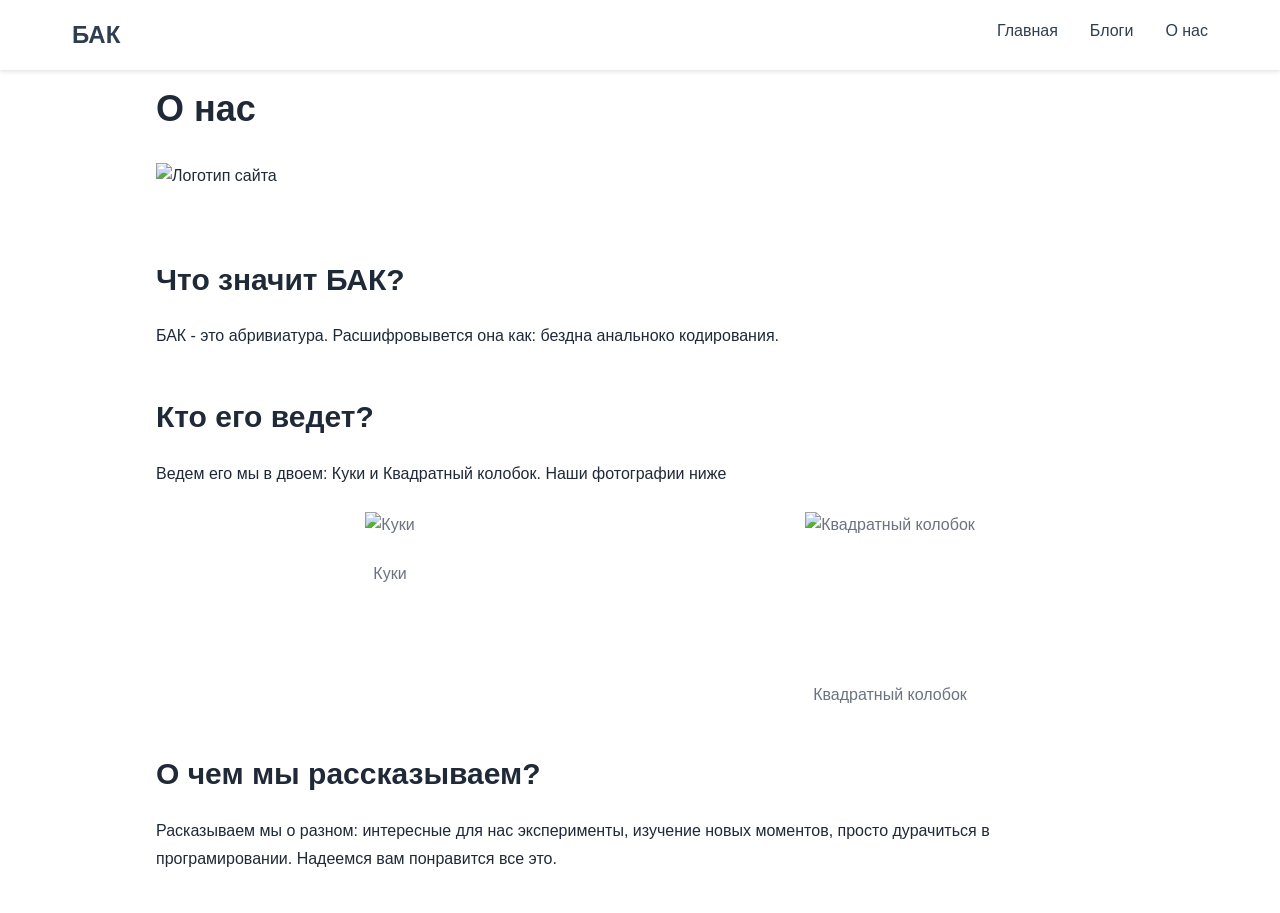
==== about/index.html @ 006846bb "init" ====
<!DOCTYPE html><html lang="en"><head><meta charset="utf-8"><meta name="viewport" content="width=device-width"><link rel="icon" type="image/svg+xml" href="/favicon.svg"><link rel="icon" href="/favicon.ico"><meta name="generator" content="Astro v7.3.2"><title>О нас</title><style>.logo[data-astro-cid-ta2fbyqs]{object-fit:cover;width:100%;height:530px}.ava-wrapper[data-astro-cid-ta2fbyqs]{justify-content:space-around;gap:var(--spacing-xl);flex-direction:row;display:flex}.ava[data-astro-cid-ta2fbyqs]{width:40%;color:var(--color-text-light);flex-direction:column;align-items:center;display:flex}.ava[data-astro-cid-ta2fbyqs]>img[data-astro-cid-ta2fbyqs]{aspect-ratio:1;object-fit:cover;margin:0}.ava[data-astro-cid-ta2fbyqs]>span[data-astro-cid-ta2fbyqs]{text-align:center}
</style><link rel="stylesheet" href="/_astro/Layout.Bh4UO3ov.css"></head><body><header class="header" data-astro-cid-nen7h5rs><div class="header-container" data-astro-cid-nen7h5rs><a href="/" class="logo" data-astro-cid-nen7h5rs>БАК</a><nav class="nav" data-astro-cid-nen7h5rs><ul class="nav-list" data-astro-cid-nen7h5rs><li class="nav-item" data-astro-cid-nen7h5rs><a href="/" class="nav-link" data-astro-cid-nen7h5rs>Главная</a></li><li class="nav-item" data-astro-cid-nen7h5rs><a href="/blogs" class="nav-link" data-astro-cid-nen7h5rs>Блоги</a></li><li class="nav-item" data-astro-cid-nen7h5rs><a href="/about" class="nav-link" data-astro-cid-nen7h5rs>О нас</a></li></ul></nav></div></header><main class="container"><h1 data-astro-cid-ta2fbyqs>О нас</h1><div data-astro-cid-ta2fbyqs><img class="logo" src="/src/assets/cat.jpg" alt="Логотип сайта" data-astro-cid-ta2fbyqs></div><h2 data-astro-cid-ta2fbyqs>Что значит БАК?</h2><p data-astro-cid-ta2fbyqs>БАК - это абривиатура. Расшифровывется она как: бездна анальноко кодирования.</p><h2 data-astro-cid-ta2fbyqs>Кто его ведет?</h2><p data-astro-cid-ta2fbyqs>Ведем его мы в двоем: Куки и Квадратный колобок. Наши фотографии ниже</p><div class="ava-wrapper" data-astro-cid-ta2fbyqs><div class="ava" data-astro-cid-ta2fbyqs><img src="/src/assets/cookie.jpg" alt="Куки" data-astro-cid-ta2fbyqs><span data-astro-cid-ta2fbyqs>Куки</span></div><div class="ava" data-astro-cid-ta2fbyqs><img src="/src/assets/kolobok.jpg" alt="Квадратный колобок" data-astro-cid-ta2fbyqs><span data-astro-cid-ta2fbyqs>Квадратный колобок</span></div></div><h2 data-astro-cid-ta2fbyqs>О чем мы рассказываем?</h2><p data-astro-cid-ta2fbyqs>Расказываем мы о разном: интересные для нас эксперименты, изучение новых моментов, просто дурачиться в програмировании. Надеемся вам понравится все это.</p></main></body></html>
---- _astro/Layout.Bh4UO3ov.css ----
.header[data-astro-cid-nen7h5rs]{background-color:var(--color-background);z-index:10;width:100%;transition:all var(--animation-time) ease;position:sticky;top:0;box-shadow:0 2px 4px #0000001a}.header-container[data-astro-cid-nen7h5rs]{max-width:1200px;padding:var(--spacing-md) var(--spacing-xl);justify-content:space-between;align-items:center;margin:0 auto;display:flex}.logo[data-astro-cid-nen7h5rs]{font-size:var(--font-size-2xl);color:var(--header-color-text);transition:color var(--animation-time) ease;font-weight:700;text-decoration:none}.logo[data-astro-cid-nen7h5rs]:hover{color:var(--header-color-text-hover)}.nav-list[data-astro-cid-nen7h5rs]{gap:var(--spacing-xl);margin:0;padding:0;list-style:none;display:flex}.nav-link[data-astro-cid-nen7h5rs]{color:var(--header-color-text);font-size:var(--font-size-base);padding:var(--spacing-sm) 0;transition:color var(--animation-time) ease;font-weight:500;text-decoration:none;position:relative}.nav-link[data-astro-cid-nen7h5rs]:after{content:"";background-color:var(--header-color-underline);width:0;height:2px;transition:width var(--animation-time) ease;position:absolute;bottom:0;left:0}.nav-link[data-astro-cid-nen7h5rs]:hover{color:var(--header-color-text-hover)}.nav-link[data-astro-cid-nen7h5rs]:hover:after{width:100%}@media (width<=768px){.header-container[data-astro-cid-nen7h5rs]{padding:var(--spacing-md)}.nav-list[data-astro-cid-nen7h5rs]{gap:var(--spacing-md)}}:root{--color-link:#2563eb;--color-text:#1f2937;--color-text-light:#6b7280;--color-background:#fff;--color-background-th:#f9fafb;--color-border:#e5e7eb;--color-link-hover:#1e40af;--color-blockquote:#2563eb;--header-color-text:#2c3e50;--header-color-text-hover:#092788;--header-color-underline:#3498db;--spacing-xs:.25rem;--spacing-sm:.5rem;--spacing-md:1rem;--spacing-lg:1.5rem;--spacing-xl:2rem;--spacing-2xl:3rem;--font-family-base:-apple-system, BlinkMacSystemFont, "Segoe UI", Roboto, "Helvetica Neue", Arial, sans-serif;--font-family-mono:"Consolas", "Monaco", "Courier New", monospace;--font-size-sm:.875rem;--font-size-base:1rem;--font-size-lg:1.125rem;--font-size-xl:1.25rem;--font-size-2xl:1.5rem;--font-size-3xl:1.875rem;--font-size-4xl:2.25rem;--line-height-tight:1.25;--line-height-normal:1.6;--line-height-relaxed:1.75;--animation-time:.3s}*{box-sizing:border-box;margin:0;padding:0}body{font-family:var(--font-family-base);font-size:var(--font-size-base);line-height:var(--line-height-normal);color:var(--color-text);background-color:var(--color-background)}.container{max-width:1000px;padding:var(--spacing-md);margin:0 auto}h1,h2,h3,h4,h5,h6{font-weight:700;line-height:var(--line-height-tight);color:var(--color-text);margin-bottom:var(--spacing-lg)}h1{font-size:var(--font-size-4xl);margin-bottom:var(--spacing-xl)}h2{font-size:var(--font-size-3xl);margin-top:var(--spacing-2xl);margin-bottom:var(--spacing-lg)}h3{font-size:var(--font-size-2xl);margin-top:var(--spacing-xl);margin-bottom:var(--spacing-md)}h4{font-size:var(--font-size-xl);margin-top:var(--spacing-lg);margin-bottom:var(--spacing-md)}h5{font-size:var(--font-size-lg);margin-top:var(--spacing-md);margin-bottom:var(--spacing-sm)}h6{font-size:var(--font-size-base);margin-top:var(--spacing-md);margin-bottom:var(--spacing-sm)}p{margin-bottom:var(--spacing-lg);line-height:var(--line-height-relaxed)}a{color:var(--color-link);transition:color var(--animation-time) ease;text-decoration:none}a:hover{color:var(--color-link-hover);text-decoration:underline}code{font-family:var(--font-family-mono);font-size:var(--font-size-sm);color:inherit;padding:var(--spacing-xs) var(--spacing-sm);border-radius:3px}pre{padding:var(--spacing-lg);margin-bottom:var(--spacing-xl);border-radius:4px;overflow-x:auto}pre code{color:inherit;background-color:#0000;padding:0}ul,ol{margin-bottom:var(--spacing-lg);padding-left:var(--spacing-xl)}li{margin-bottom:var(--spacing-sm)}blockquote{border-left:4px solid var(--color-blockquote);padding-left:var(--spacing-lg);margin-bottom:var(--spacing-xl);color:var(--color-text-light);font-style:italic}hr{border:none;border-top:1px solid var(--color-border);margin:var(--spacing-2xl) 0}img{max-width:100%;height:auto;margin-bottom:var(--spacing-lg)}table{width:100%;margin-bottom:var(--spacing-xl);border-collapse:collapse}th,td{padding:var(--spacing-sm) var(--spacing-md);border:1px solid var(--color-border);text-align:left}th{background-color:var(--color-background-th);font-weight:600}
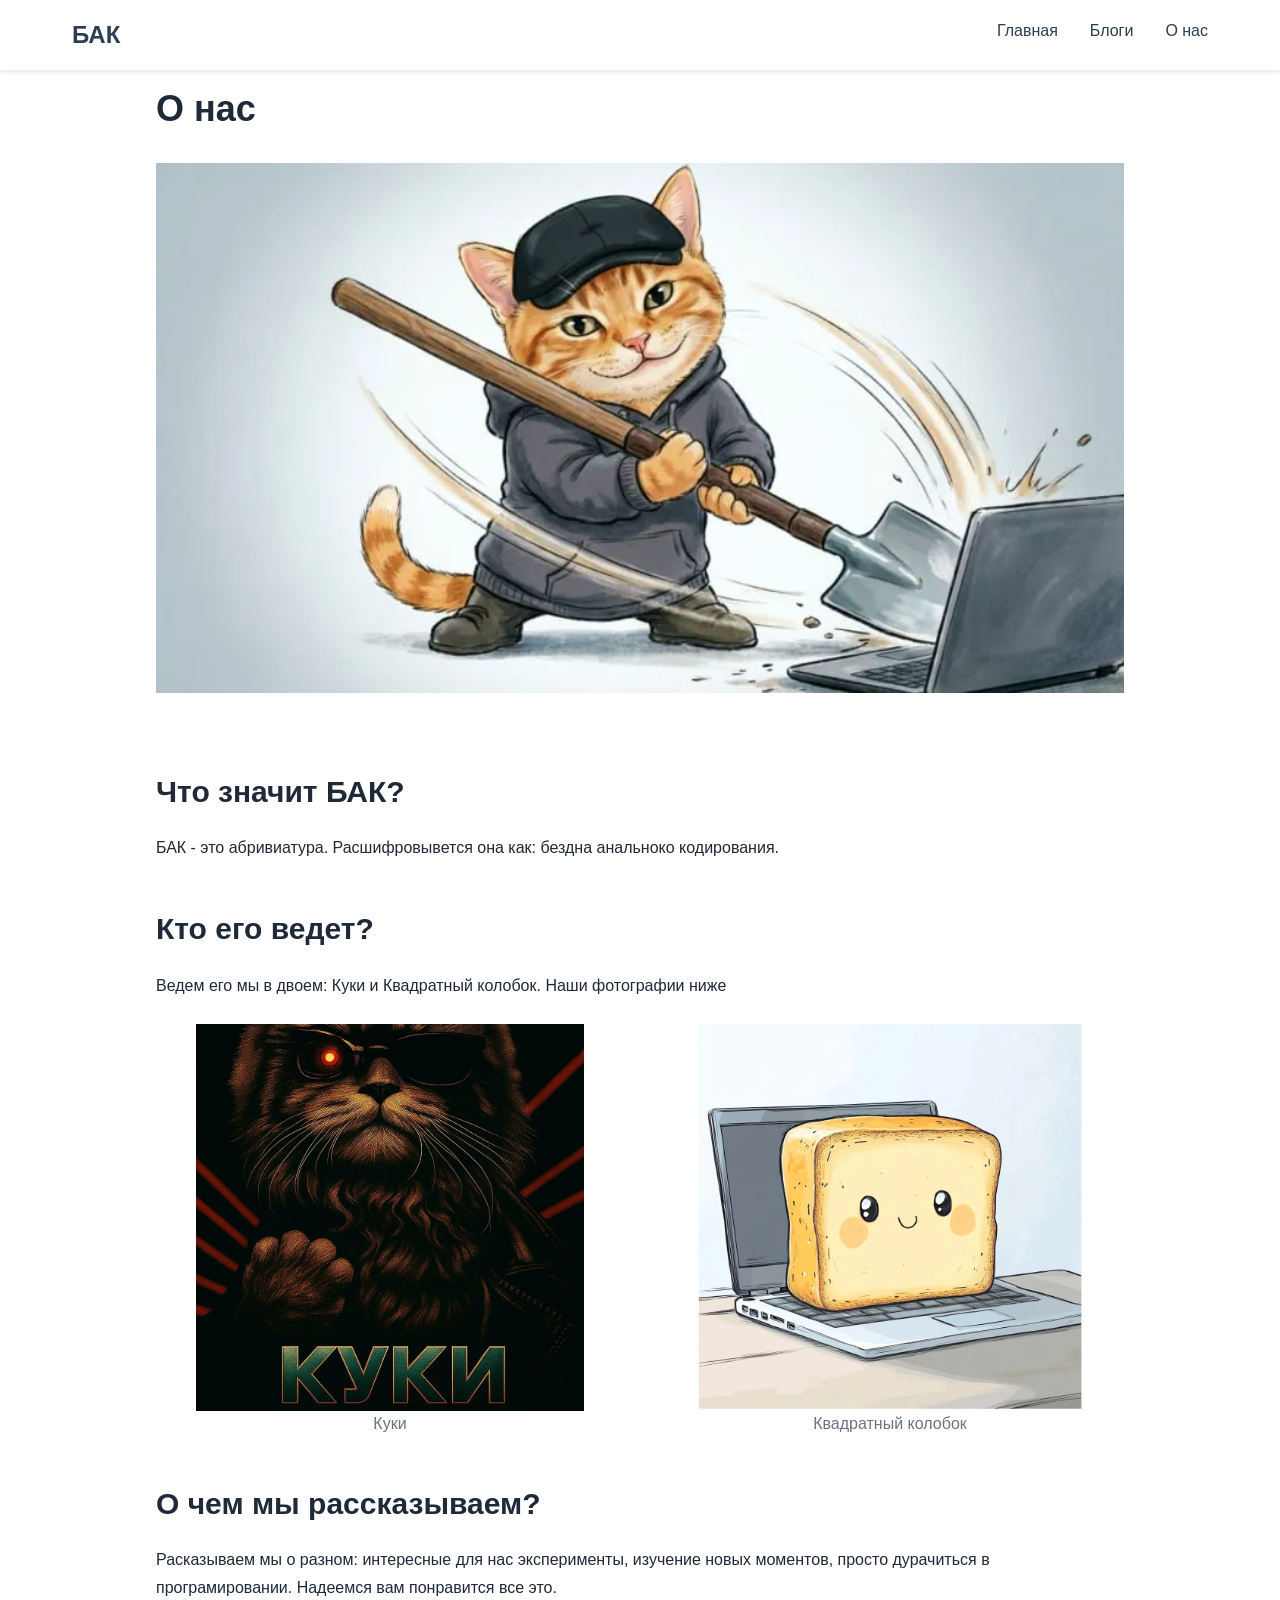
==== commit 8dbffbc0: "fix images" ====
--- a/about/index.html
+++ b/about/index.html
@@ -1,2 +1,2 @@
-<!DOCTYPE html><html lang="en"><head><meta charset="utf-8"><meta name="viewport" content="width=device-width"><link rel="icon" type="image/svg+xml" href="/favicon.svg"><link rel="icon" href="/favicon.ico"><meta name="generator" content="Astro v7.3.2"><title>О нас</title><style>.logo[data-astro-cid-ta2fbyqs]{object-fit:cover;width:100%;height:530px}.ava-wrapper[data-astro-cid-ta2fbyqs]{justify-content:space-around;gap:var(--spacing-xl);flex-direction:row;display:flex}.ava[data-astro-cid-ta2fbyqs]{width:40%;color:var(--color-text-light);flex-direction:column;align-items:center;display:flex}.ava[data-astro-cid-ta2fbyqs]>img[data-astro-cid-ta2fbyqs]{aspect-ratio:1;object-fit:cover;margin:0}.ava[data-astro-cid-ta2fbyqs]>span[data-astro-cid-ta2fbyqs]{text-align:center}
-</style><link rel="stylesheet" href="/_astro/Layout.Bh4UO3ov.css"></head><body><header class="header" data-astro-cid-nen7h5rs><div class="header-container" data-astro-cid-nen7h5rs><a href="/" class="logo" data-astro-cid-nen7h5rs>БАК</a><nav class="nav" data-astro-cid-nen7h5rs><ul class="nav-list" data-astro-cid-nen7h5rs><li class="nav-item" data-astro-cid-nen7h5rs><a href="/" class="nav-link" data-astro-cid-nen7h5rs>Главная</a></li><li class="nav-item" data-astro-cid-nen7h5rs><a href="/blogs" class="nav-link" data-astro-cid-nen7h5rs>Блоги</a></li><li class="nav-item" data-astro-cid-nen7h5rs><a href="/about" class="nav-link" data-astro-cid-nen7h5rs>О нас</a></li></ul></nav></div></header><main class="container"><h1 data-astro-cid-ta2fbyqs>О нас</h1><div data-astro-cid-ta2fbyqs><img class="logo" src="/src/assets/cat.jpg" alt="Логотип сайта" data-astro-cid-ta2fbyqs></div><h2 data-astro-cid-ta2fbyqs>Что значит БАК?</h2><p data-astro-cid-ta2fbyqs>БАК - это абривиатура. Расшифровывется она как: бездна анальноко кодирования.</p><h2 data-astro-cid-ta2fbyqs>Кто его ведет?</h2><p data-astro-cid-ta2fbyqs>Ведем его мы в двоем: Куки и Квадратный колобок. Наши фотографии ниже</p><div class="ava-wrapper" data-astro-cid-ta2fbyqs><div class="ava" data-astro-cid-ta2fbyqs><img src="/src/assets/cookie.jpg" alt="Куки" data-astro-cid-ta2fbyqs><span data-astro-cid-ta2fbyqs>Куки</span></div><div class="ava" data-astro-cid-ta2fbyqs><img src="/src/assets/kolobok.jpg" alt="Квадратный колобок" data-astro-cid-ta2fbyqs><span data-astro-cid-ta2fbyqs>Квадратный колобок</span></div></div><h2 data-astro-cid-ta2fbyqs>О чем мы рассказываем?</h2><p data-astro-cid-ta2fbyqs>Расказываем мы о разном: интересные для нас эксперименты, изучение новых моментов, просто дурачиться в програмировании. Надеемся вам понравится все это.</p></main></body></html>+<!DOCTYPE html><html lang="en"><head><meta charset="utf-8"><meta name="viewport" content="width=device-width"><link rel="icon" type="image/svg+xml" href="/favicon.svg"><link rel="icon" href="/favicon.ico"><meta name="generator" content="Astro v7.3.2"><title>О нас</title><link rel="stylesheet" href="/_astro/Layout.Bh4UO3ov.css"><style>.logo[data-astro-cid-ta2fbyqs]{object-fit:cover;width:100%;height:530px}.ava-wrapper[data-astro-cid-ta2fbyqs]{justify-content:space-around;gap:var(--spacing-xl);flex-direction:row;display:flex}.ava[data-astro-cid-ta2fbyqs]{width:40%;color:var(--color-text-light);flex-direction:column;align-items:center;display:flex}.ava[data-astro-cid-ta2fbyqs]>img[data-astro-cid-ta2fbyqs]{aspect-ratio:1;object-fit:cover;margin:0}.ava[data-astro-cid-ta2fbyqs]>span[data-astro-cid-ta2fbyqs]{text-align:center}
+</style></head><body><header class="header" data-astro-cid-nen7h5rs><div class="header-container" data-astro-cid-nen7h5rs><a href="/" class="logo" data-astro-cid-nen7h5rs>БАК</a><nav class="nav" data-astro-cid-nen7h5rs><ul class="nav-list" data-astro-cid-nen7h5rs><li class="nav-item" data-astro-cid-nen7h5rs><a href="/" class="nav-link" data-astro-cid-nen7h5rs>Главная</a></li><li class="nav-item" data-astro-cid-nen7h5rs><a href="/blogs" class="nav-link" data-astro-cid-nen7h5rs>Блоги</a></li><li class="nav-item" data-astro-cid-nen7h5rs><a href="/about" class="nav-link" data-astro-cid-nen7h5rs>О нас</a></li></ul></nav></div></header><main class="container"><h1 data-astro-cid-ta2fbyqs>О нас</h1><div data-astro-cid-ta2fbyqs><img src="/_astro/cat.Daf8f_fc_17la1k.webp" alt="Логотип сайта" data-astro-cid-ta2fbyqs="true" loading="lazy" decoding="async" width="788" height="450" class="logo"></div><h2 data-astro-cid-ta2fbyqs>Что значит БАК?</h2><p data-astro-cid-ta2fbyqs>БАК - это абривиатура. Расшифровывется она как: бездна анальноко кодирования.</p><h2 data-astro-cid-ta2fbyqs>Кто его ведет?</h2><p data-astro-cid-ta2fbyqs>Ведем его мы в двоем: Куки и Квадратный колобок. Наши фотографии ниже</p><div class="ava-wrapper" data-astro-cid-ta2fbyqs><div class="ava" data-astro-cid-ta2fbyqs><img src="/_astro/cookie.CmdfYH9u_Z2c6Qxd.webp" alt="Куки" data-astro-cid-ta2fbyqs="true" loading="lazy" decoding="async" width="1024" height="1024"><span data-astro-cid-ta2fbyqs>Куки</span></div><div class="ava" data-astro-cid-ta2fbyqs><img src="/_astro/kolobok.DDS1fnMv_2rPelm.webp" alt="Квадратный колобок" data-astro-cid-ta2fbyqs="true" loading="lazy" decoding="async" width="1024" height="1024"><span data-astro-cid-ta2fbyqs>Квадратный колобок</span></div></div><h2 data-astro-cid-ta2fbyqs>О чем мы рассказываем?</h2><p data-astro-cid-ta2fbyqs>Расказываем мы о разном: интересные для нас эксперименты, изучение новых моментов, просто дурачиться в програмировании. Надеемся вам понравится все это.</p></main></body></html>
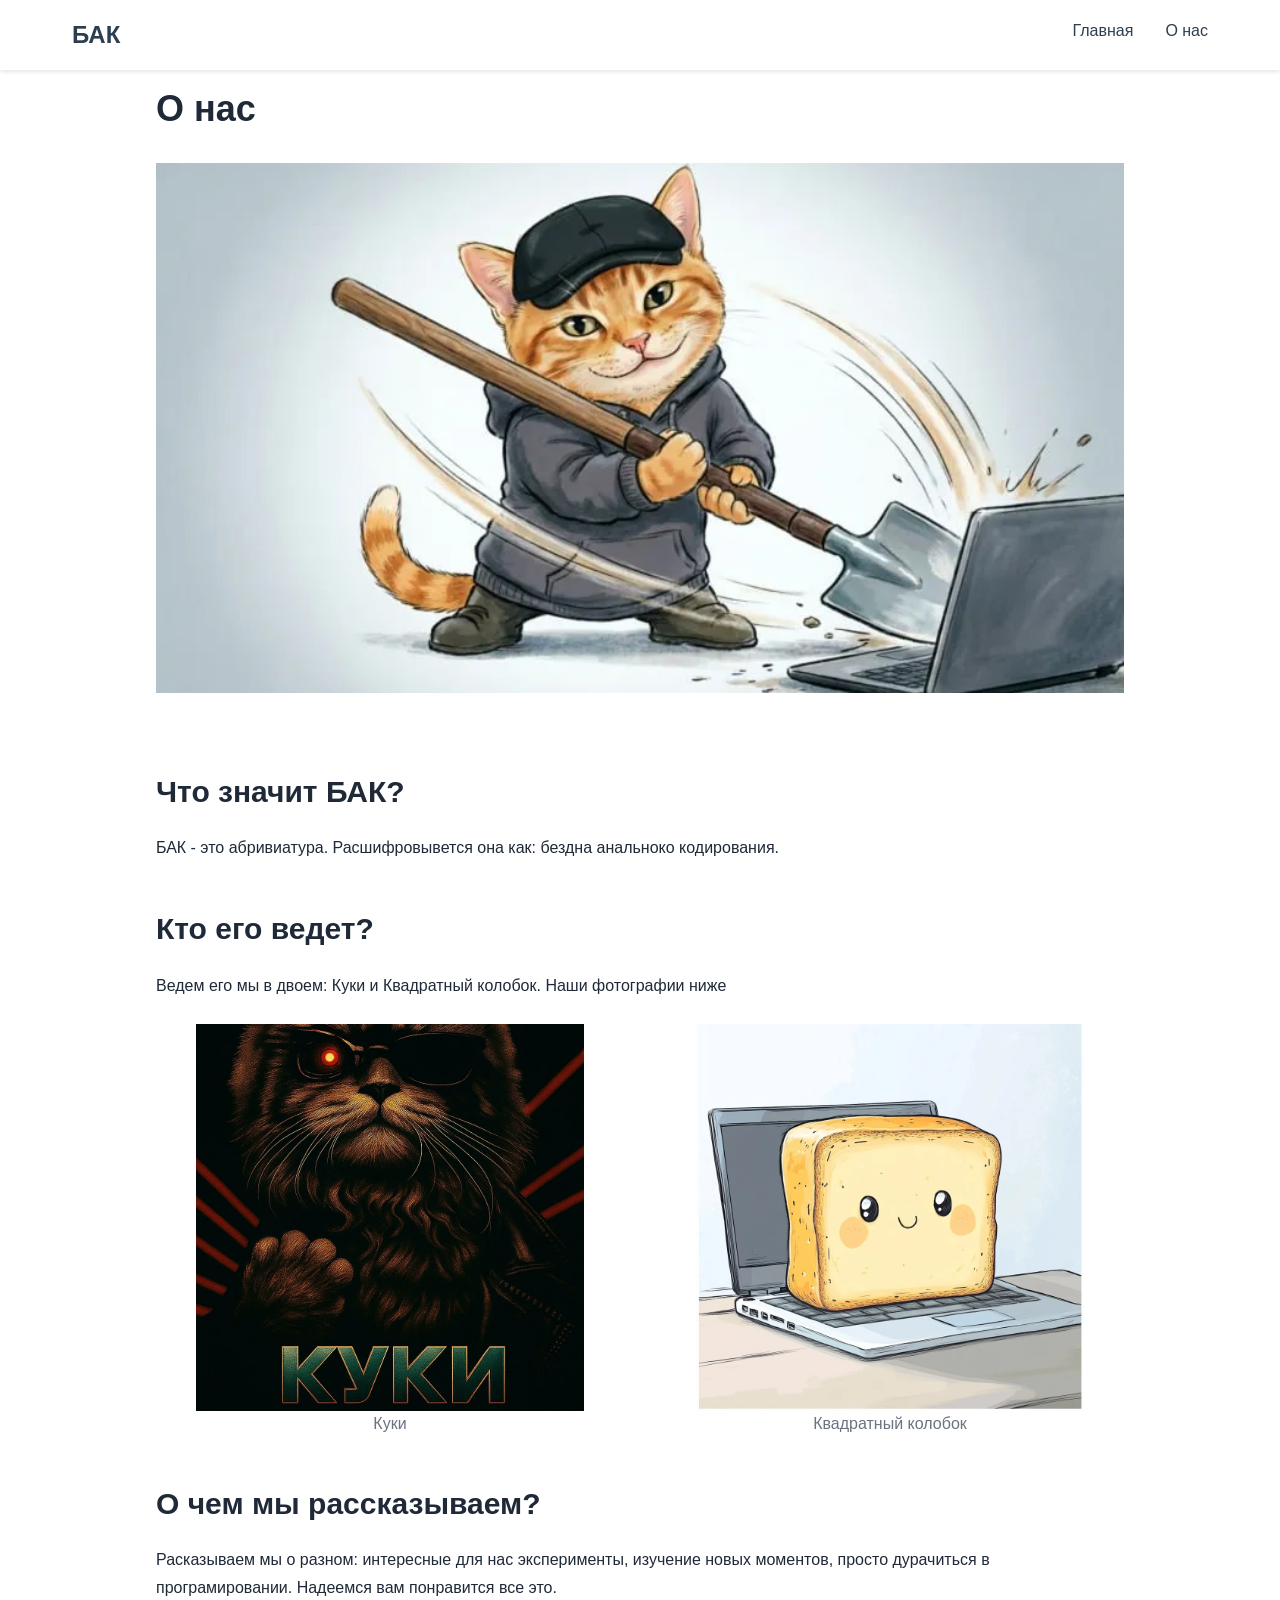
==== commit b8b22b8c: "Update from https://github.com/squareKolobok/blog-source/commit/4d9e140706cd8ed34dad338887269aaf99d4" ====
--- a/about/index.html
+++ b/about/index.html
@@ -1,2 +1,2 @@
-<!DOCTYPE html><html lang="en"><head><meta charset="utf-8"><meta name="viewport" content="width=device-width"><link rel="icon" type="image/svg+xml" href="/favicon.svg"><link rel="icon" href="/favicon.ico"><meta name="generator" content="Astro v7.3.2"><title>О нас</title><link rel="stylesheet" href="/_astro/Layout.Bh4UO3ov.css"><style>.logo[data-astro-cid-ta2fbyqs]{object-fit:cover;width:100%;height:530px}.ava-wrapper[data-astro-cid-ta2fbyqs]{justify-content:space-around;gap:var(--spacing-xl);flex-direction:row;display:flex}.ava[data-astro-cid-ta2fbyqs]{width:40%;color:var(--color-text-light);flex-direction:column;align-items:center;display:flex}.ava[data-astro-cid-ta2fbyqs]>img[data-astro-cid-ta2fbyqs]{aspect-ratio:1;object-fit:cover;margin:0}.ava[data-astro-cid-ta2fbyqs]>span[data-astro-cid-ta2fbyqs]{text-align:center}
-</style></head><body><header class="header" data-astro-cid-nen7h5rs><div class="header-container" data-astro-cid-nen7h5rs><a href="/" class="logo" data-astro-cid-nen7h5rs>БАК</a><nav class="nav" data-astro-cid-nen7h5rs><ul class="nav-list" data-astro-cid-nen7h5rs><li class="nav-item" data-astro-cid-nen7h5rs><a href="/" class="nav-link" data-astro-cid-nen7h5rs>Главная</a></li><li class="nav-item" data-astro-cid-nen7h5rs><a href="/blogs" class="nav-link" data-astro-cid-nen7h5rs>Блоги</a></li><li class="nav-item" data-astro-cid-nen7h5rs><a href="/about" class="nav-link" data-astro-cid-nen7h5rs>О нас</a></li></ul></nav></div></header><main class="container"><h1 data-astro-cid-ta2fbyqs>О нас</h1><div data-astro-cid-ta2fbyqs><img src="/_astro/cat.Daf8f_fc_17la1k.webp" alt="Логотип сайта" data-astro-cid-ta2fbyqs="true" loading="lazy" decoding="async" width="788" height="450" class="logo"></div><h2 data-astro-cid-ta2fbyqs>Что значит БАК?</h2><p data-astro-cid-ta2fbyqs>БАК - это абривиатура. Расшифровывется она как: бездна анальноко кодирования.</p><h2 data-astro-cid-ta2fbyqs>Кто его ведет?</h2><p data-astro-cid-ta2fbyqs>Ведем его мы в двоем: Куки и Квадратный колобок. Наши фотографии ниже</p><div class="ava-wrapper" data-astro-cid-ta2fbyqs><div class="ava" data-astro-cid-ta2fbyqs><img src="/_astro/cookie.CmdfYH9u_Z2c6Qxd.webp" alt="Куки" data-astro-cid-ta2fbyqs="true" loading="lazy" decoding="async" width="1024" height="1024"><span data-astro-cid-ta2fbyqs>Куки</span></div><div class="ava" data-astro-cid-ta2fbyqs><img src="/_astro/kolobok.DDS1fnMv_2rPelm.webp" alt="Квадратный колобок" data-astro-cid-ta2fbyqs="true" loading="lazy" decoding="async" width="1024" height="1024"><span data-astro-cid-ta2fbyqs>Квадратный колобок</span></div></div><h2 data-astro-cid-ta2fbyqs>О чем мы рассказываем?</h2><p data-astro-cid-ta2fbyqs>Расказываем мы о разном: интересные для нас эксперименты, изучение новых моментов, просто дурачиться в програмировании. Надеемся вам понравится все это.</p></main></body></html>+<!DOCTYPE html><html lang="ru"><head><meta charset="utf-8"><meta name="viewport" content="width=device-width"><link rel="icon" type="image/svg+xml" href="/favicon.svg"><link rel="icon" href="/favicon.ico"><meta name="generator" content="Astro v7.3.2"><meta name="google-site-verification" content="ROpn4f1x-HSzpSU53wltvmRdPDtK_lc6nS6VseE1VUc"><title>О нас</title><link rel="stylesheet" href="/_astro/Layout.Cm3C8b9g.css"><style>.logo[data-astro-cid-ta2fbyqs]{object-fit:cover;width:100%;height:530px}.ava-wrapper[data-astro-cid-ta2fbyqs]{justify-content:space-around;gap:var(--spacing-xl);flex-direction:row;display:flex}.ava[data-astro-cid-ta2fbyqs]{width:40%;color:var(--color-text-light);flex-direction:column;align-items:center;display:flex}.ava[data-astro-cid-ta2fbyqs]>img[data-astro-cid-ta2fbyqs]{aspect-ratio:1;object-fit:cover;margin:0}.ava[data-astro-cid-ta2fbyqs]>span[data-astro-cid-ta2fbyqs]{text-align:center}
+</style></head><body><header class="header" data-astro-cid-nen7h5rs><div class="header-container" data-astro-cid-nen7h5rs><a href="/" class="logo" data-astro-cid-nen7h5rs>БАК</a><nav class="nav" data-astro-cid-nen7h5rs><ul class="nav-list" data-astro-cid-nen7h5rs><li class="nav-item" data-astro-cid-nen7h5rs><a href="/" class="nav-link" data-astro-cid-nen7h5rs>Главная</a></li><li class="nav-item" data-astro-cid-nen7h5rs><a href="/about" class="nav-link" data-astro-cid-nen7h5rs>О нас</a></li></ul></nav></div></header><main class="container"><h1 data-astro-cid-ta2fbyqs>О нас</h1><div data-astro-cid-ta2fbyqs><img src="/_astro/cat.Daf8f_fc_17la1k.webp" alt="Логотип сайта" data-astro-cid-ta2fbyqs="true" loading="lazy" decoding="async" width="788" height="450" class="logo"></div><h2 data-astro-cid-ta2fbyqs>Что значит БАК?</h2><p data-astro-cid-ta2fbyqs>БАК - это абривиатура. Расшифровывется она как: бездна анальноко кодирования.</p><h2 data-astro-cid-ta2fbyqs>Кто его ведет?</h2><p data-astro-cid-ta2fbyqs>Ведем его мы в двоем: Куки и Квадратный колобок. Наши фотографии ниже</p><div class="ava-wrapper" data-astro-cid-ta2fbyqs><div class="ava" data-astro-cid-ta2fbyqs><img src="/_astro/cookie.CmdfYH9u_Z2c6Qxd.webp" alt="Куки" data-astro-cid-ta2fbyqs="true" loading="lazy" decoding="async" width="1024" height="1024"><span data-astro-cid-ta2fbyqs>Куки</span></div><div class="ava" data-astro-cid-ta2fbyqs><img src="/_astro/kolobok.DDS1fnMv_2rPelm.webp" alt="Квадратный колобок" data-astro-cid-ta2fbyqs="true" loading="lazy" decoding="async" width="1024" height="1024"><span data-astro-cid-ta2fbyqs>Квадратный колобок</span></div></div><h2 data-astro-cid-ta2fbyqs>О чем мы рассказываем?</h2><p data-astro-cid-ta2fbyqs>Расказываем мы о разном: интересные для нас эксперименты, изучение новых моментов, просто дурачиться в програмировании. Надеемся вам понравится все это.</p></main><script data-goatcounter="https://squarekolobok.goatcounter.com/count" async src="//gc.zgo.at/count.js"></script></body></html>
--- a/_astro/Layout.Cm3C8b9g.css
+++ b/_astro/Layout.Cm3C8b9g.css
@@ -0,0 +1 @@
+.header[data-astro-cid-nen7h5rs]{background-color:var(--color-background);z-index:10;width:100%;transition:all var(--animation-time) ease;position:sticky;top:0;box-shadow:0 2px 4px #0000001a}.header-container[data-astro-cid-nen7h5rs]{max-width:1200px;padding:var(--spacing-md) var(--spacing-xl);justify-content:space-between;align-items:center;margin:0 auto;display:flex}.logo[data-astro-cid-nen7h5rs]{font-size:var(--font-size-2xl);color:var(--header-color-text);transition:color var(--animation-time) ease;font-weight:700;text-decoration:none}.logo[data-astro-cid-nen7h5rs]:hover{color:var(--header-color-text-hover)}.nav-list[data-astro-cid-nen7h5rs]{gap:var(--spacing-xl);margin:0;padding:0;list-style:none;display:flex}.nav-link[data-astro-cid-nen7h5rs]{color:var(--header-color-text);font-size:var(--font-size-base);padding:var(--spacing-sm) 0;transition:color var(--animation-time) ease;font-weight:500;text-decoration:none;position:relative}.nav-link[data-astro-cid-nen7h5rs]:after{content:"";background-color:var(--header-color-underline);width:0;height:2px;transition:width var(--animation-time) ease;position:absolute;bottom:0;left:0}.nav-link[data-astro-cid-nen7h5rs]:hover{color:var(--header-color-text-hover)}.nav-link[data-astro-cid-nen7h5rs]:hover:after{width:100%}@media (width<=768px){.header-container[data-astro-cid-nen7h5rs]{padding:var(--spacing-md)}.nav-list[data-astro-cid-nen7h5rs]{gap:var(--spacing-md)}}:root{--color-link:#2563eb;--color-text:#1f2937;--color-text-light:#6b7280;--color-background:#fff;--color-background-th:#f9fafb;--color-border:#e5e7eb;--color-link-hover:#1e40af;--color-blockquote:#2563eb;--header-color-text:#2c3e50;--header-color-text-hover:#092788;--header-color-underline:#3498db;--code-background:#f1f1f1;--spacing-xs:.25rem;--spacing-sm:.5rem;--spacing-md:1rem;--spacing-lg:1.5rem;--spacing-xl:2rem;--spacing-2xl:3rem;--font-family-base:-apple-system, BlinkMacSystemFont, "Segoe UI", Roboto, "Helvetica Neue", Arial, sans-serif;--font-family-mono:"Consolas", "Monaco", "Courier New", monospace;--font-size-sm:.875rem;--font-size-base:1rem;--font-size-lg:1.125rem;--font-size-xl:1.25rem;--font-size-2xl:1.5rem;--font-size-3xl:1.875rem;--font-size-4xl:2.25rem;--line-height-tight:1.25;--line-height-normal:1.6;--line-height-relaxed:1.75;--animation-time:.3s}*{box-sizing:border-box;margin:0;padding:0}body{font-family:var(--font-family-base);font-size:var(--font-size-base);line-height:var(--line-height-normal);color:var(--color-text);background-color:var(--color-background)}.container{max-width:1000px;padding:var(--spacing-md);margin:0 auto}h1,h2,h3,h4,h5,h6{font-weight:700;line-height:var(--line-height-tight);color:var(--color-text);margin-bottom:var(--spacing-lg)}h1{font-size:var(--font-size-4xl);margin-bottom:var(--spacing-xl)}h2{font-size:var(--font-size-3xl);margin-top:var(--spacing-2xl);margin-bottom:var(--spacing-lg)}h3{font-size:var(--font-size-2xl);margin-top:var(--spacing-xl);margin-bottom:var(--spacing-md)}h4{font-size:var(--font-size-xl);margin-top:var(--spacing-lg);margin-bottom:var(--spacing-md)}h5{font-size:var(--font-size-lg);margin-top:var(--spacing-md);margin-bottom:var(--spacing-sm)}h6{font-size:var(--font-size-base);margin-top:var(--spacing-md);margin-bottom:var(--spacing-sm)}p{margin-bottom:var(--spacing-lg);line-height:var(--line-height-relaxed)}a{color:var(--color-link);transition:color var(--animation-time) ease;text-decoration:none}a:hover{color:var(--color-link-hover);text-decoration:underline}code{font-family:var(--font-family-mono);font-size:var(--font-size-sm);color:inherit;padding:var(--spacing-xs) var(--spacing-sm);background:var(--code-background);border-radius:3px}pre{padding:var(--spacing-lg);margin-bottom:var(--spacing-xl);border-radius:4px;overflow-x:auto}pre code{color:inherit;background-color:#0000;padding:0}ul,ol{margin-bottom:var(--spacing-lg);padding-left:var(--spacing-xl)}li{margin-bottom:var(--spacing-sm)}blockquote{border-left:4px solid var(--color-blockquote);padding-left:var(--spacing-lg);margin-bottom:var(--spacing-xl);color:var(--color-text-light);font-style:italic}hr{border:none;border-top:1px solid var(--color-border);margin:var(--spacing-2xl) 0}img{max-width:100%;height:auto;margin-bottom:var(--spacing-lg)}table{width:100%;margin-bottom:var(--spacing-xl);border-collapse:collapse}th,td{padding:var(--spacing-sm) var(--spacing-md);border:1px solid var(--color-border);text-align:left}th{background-color:var(--color-background-th);font-weight:600}
